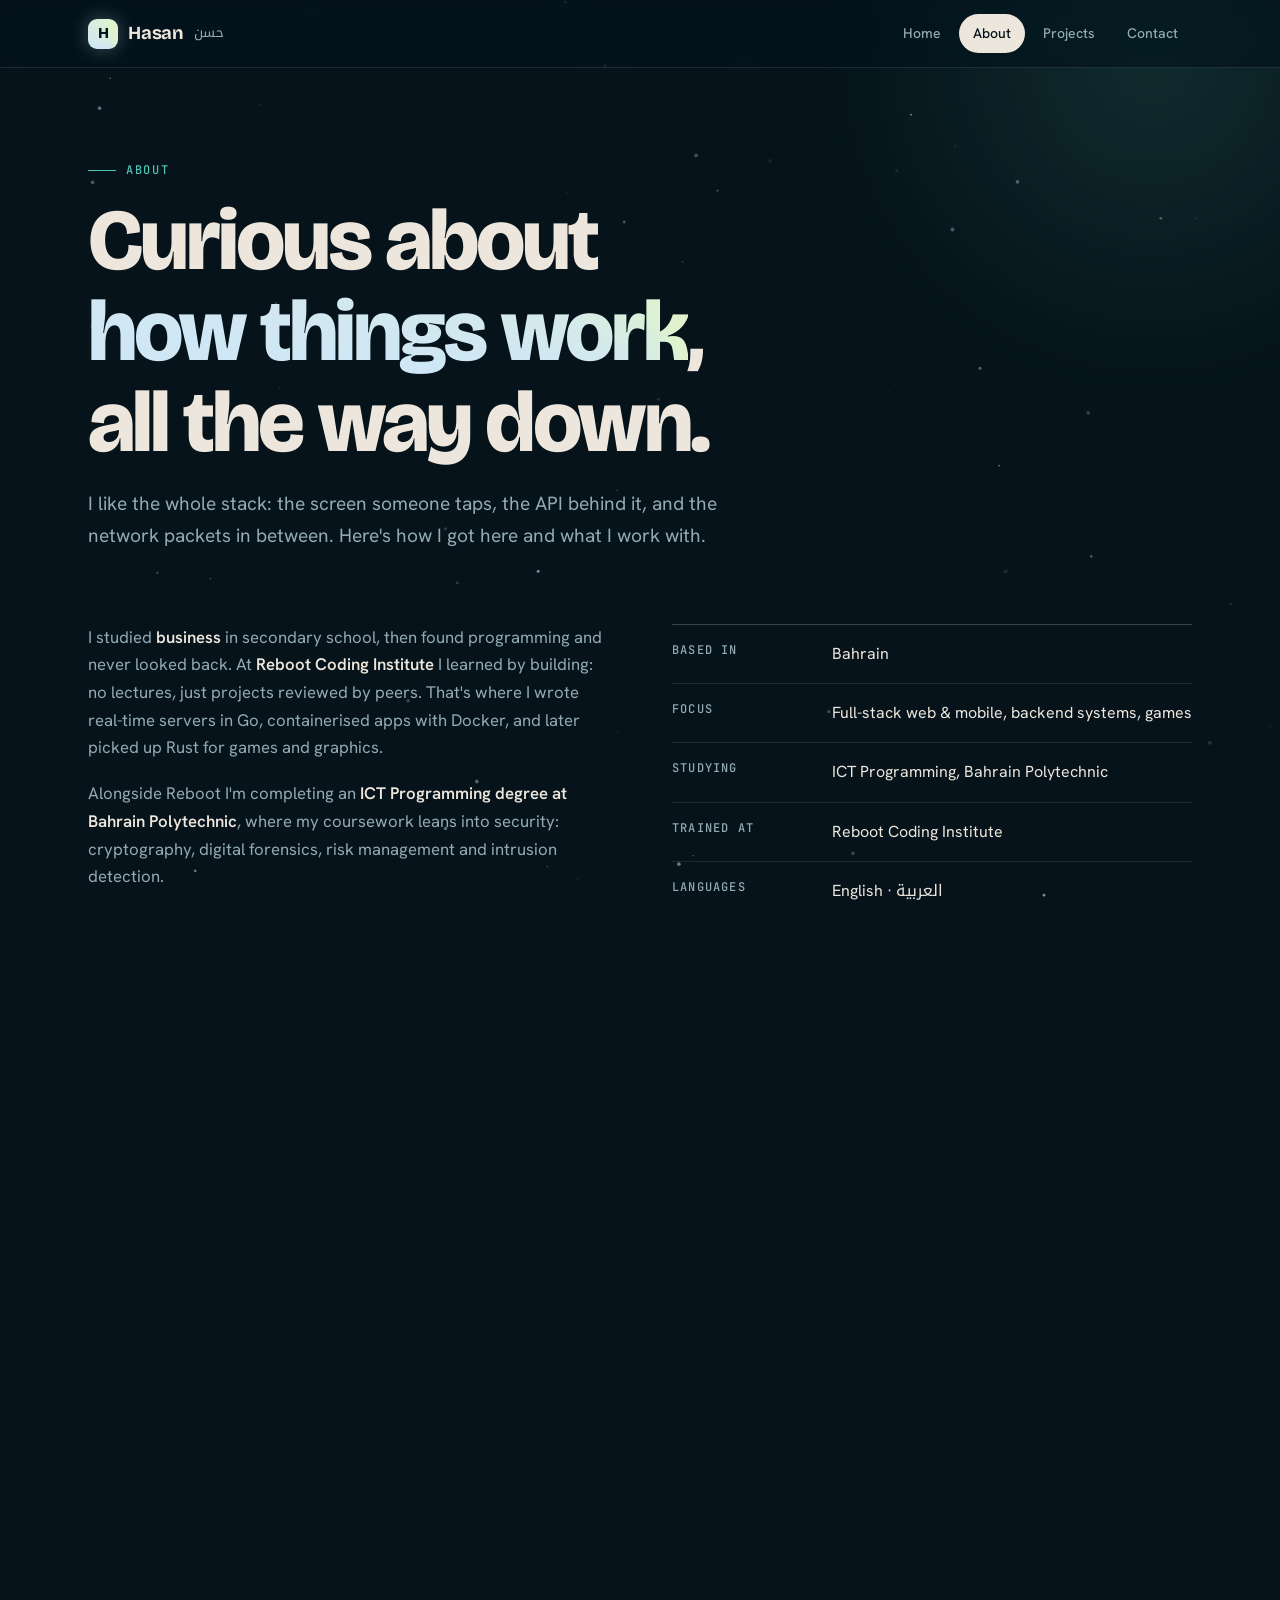
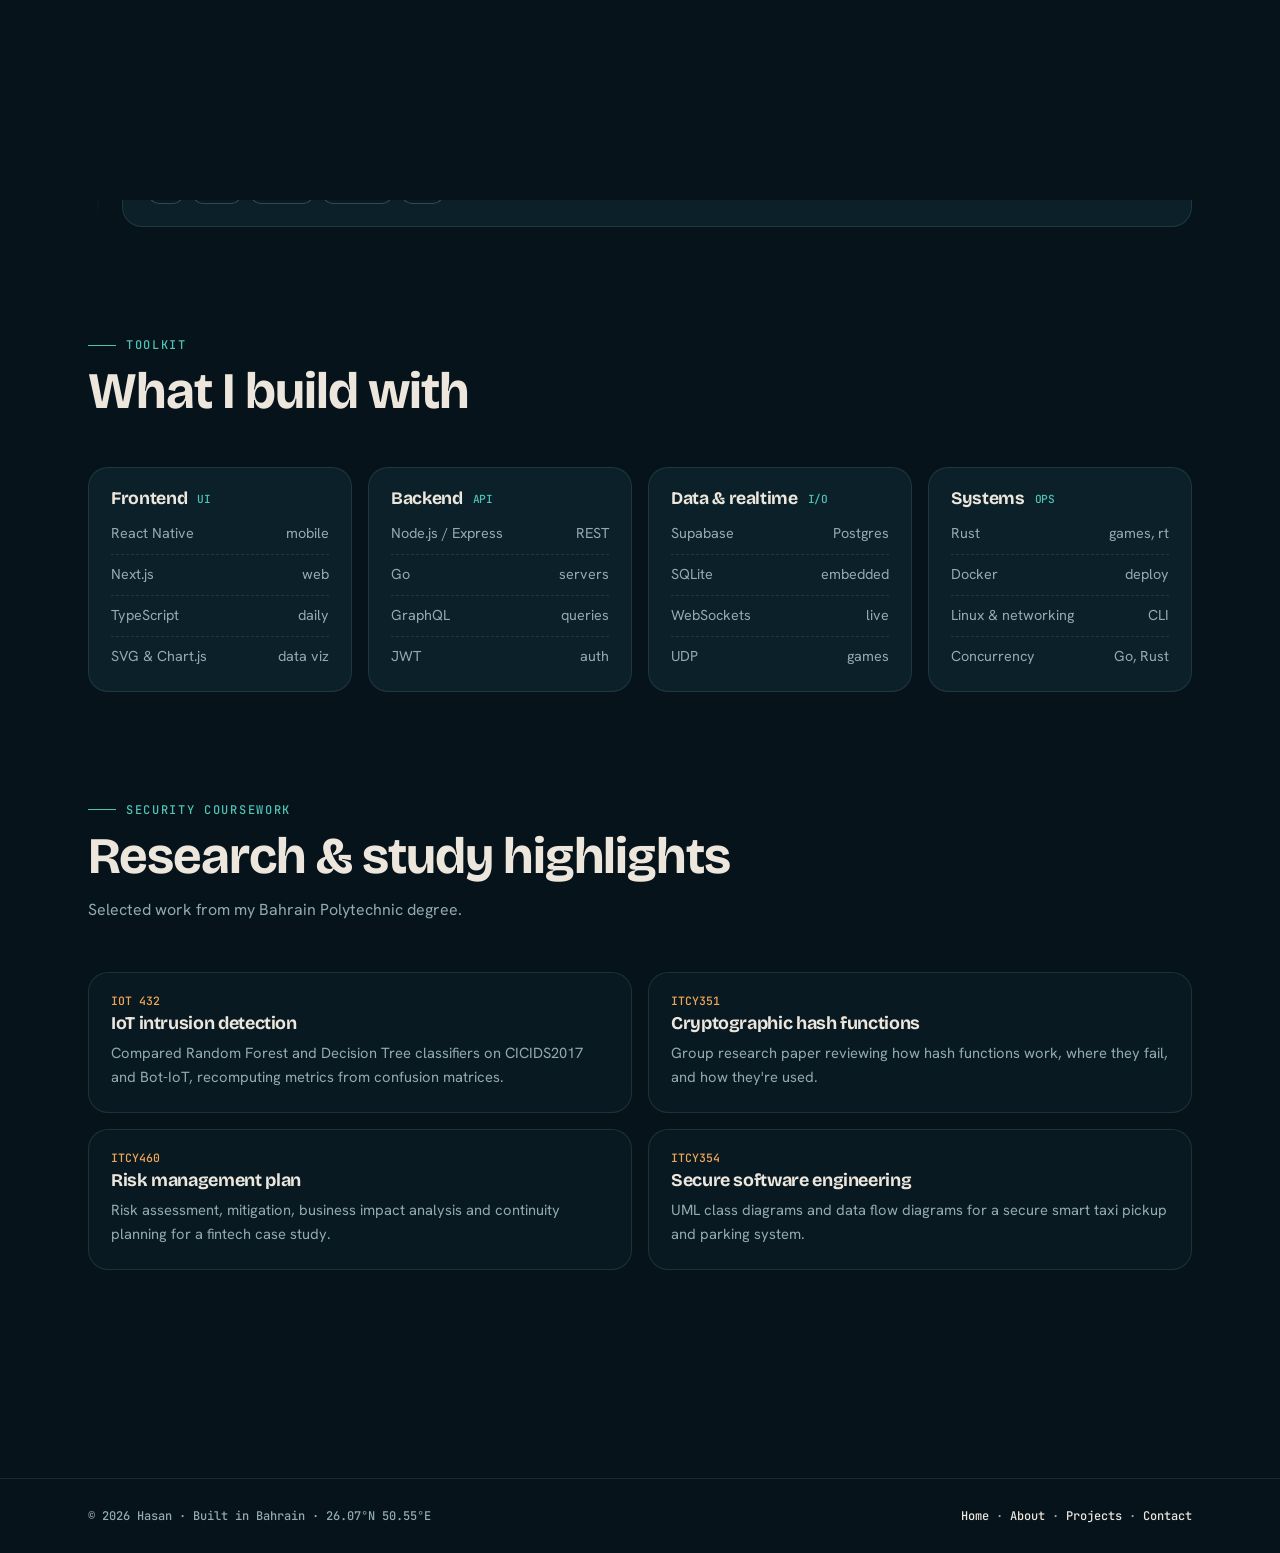
==== about.html @ 310d970a "done creating a portfolio" ====
<!doctype html>
<html lang="en">
<head>
<meta charset="utf-8">
<meta name="viewport" content="width=device-width, initial-scale=1, viewport-fit=cover">
<title>About · Hasan</title>
<meta name="description" content="Hasan — full-stack and systems developer based in Bahrain.">
<link rel="preconnect" href="https://fonts.googleapis.com"><link rel="preconnect" href="https://fonts.gstatic.com" crossorigin><link rel="stylesheet" href="https://fonts.googleapis.com/css2?family=Bricolage+Grotesque:opsz,wght@12..96,500;12..96,700;12..96,800&family=Hanken+Grotesk:wght@400;500;600&family=JetBrains+Mono:wght@500&family=Noto+Kufi+Arabic:wght@500;700&display=swap">
<link rel="stylesheet" href="style.css">
</head>
<body>
<canvas id="tide" aria-hidden="true"></canvas><div class="glow" aria-hidden="true"></div>
<div class="curtain" aria-hidden="true"></div>
<div class="site" data-page="about">
<header class="nav">
  <div class="wrap">
    <a class="brand" href="./" data-nav aria-label="Hasan, home">
      <span class="brand-mark" aria-hidden="true">H</span>
      <span class="brand-name">Hasan</span>
      <span class="brand-ar" lang="ar">حسن</span>
    </a>
    <button class="menu-btn" type="button" aria-expanded="false" aria-controls="nav-links">Menu</button>
    <ul class="nav-links" id="nav-links">
      <li><a href="./" data-nav data-page="home">Home</a></li>
      <li><a href="about.html" data-nav data-page="about">About</a></li>
      <li><a href="projects.html" data-nav data-page="projects">Projects</a></li>
      <li><a href="contact.html" data-nav data-page="contact">Contact</a></li>
    </ul>
  </div>
</header>
<main>
<section class="page-hero">
  <div class="wrap enter">
    <span class="eyebrow">About</span>
    <h1>Curious about <span class="sheen-text">how things work</span>, all the way down.</h1>
    <p>I like the whole stack: the screen someone taps, the API behind it, and the network packets in between. Here's how I got here and what I work with.</p>
  </div>
</section>

<section class="section" style="padding-top:24px">
  <div class="wrap about-grid">
    <div class="prose">
      <p>I studied <strong>business</strong> in secondary school, then found programming and never looked back. At <strong>Reboot Coding Institute</strong> I learned by building: no lectures, just projects reviewed by peers. That's where I wrote real-time servers in Go, containerised apps with Docker, and later picked up Rust for games and graphics.</p>
      <p>Alongside Reboot I'm completing an <strong>ICT Programming degree at Bahrain Polytechnic</strong>, where my coursework leans into security: cryptography, digital forensics, risk management and intrusion detection.</p>
      <p>I've worked on two products used by real customers: a <strong>laundry service marketplace</strong> at Exceeders, and the <strong>Esbitar</strong> clinic platform, where I built across mobile, web and backend as a full-stack intern.</p>
      <p>Outside work I'm into social and party games, the kind that fill a living room at a family gathering. That's what pulled me into building <strong>Baytna</strong> and <strong>Seen Jeem</strong>.</p>
    </div>
    <dl class="facts">
      <div class="fact"><dt>Based in</dt><dd>Bahrain</dd></div>
      <div class="fact"><dt>Focus</dt><dd>Full-stack web &amp; mobile, backend systems, games</dd></div>
      <div class="fact"><dt>Studying</dt><dd>ICT Programming, Bahrain Polytechnic</dd></div>
      <div class="fact"><dt>Trained at</dt><dd>Reboot Coding Institute</dd></div>
      <div class="fact"><dt>Languages</dt><dd>English · <span class="ar" lang="ar">العربية</span></dd></div>
      <div class="fact"><dt>Looking for</dt><dd>Full-stack or backend roles in the Gulf</dd></div>
    </dl>
  </div>
</section>

<section class="section" style="padding-top:0">
  <div class="wrap">
    <div class="section-head">
      <span class="eyebrow">Experience</span>
      <h2>Where I've worked</h2>
    </div>
    <div class="timeline">
      <article class="tl-item" data-tilt="3">
        <div class="tl-top"><h3>Esbitar</h3><span class="tl-role">Full-stack developer intern</span></div>
        <p>Mobile clinic management platform. I built React Native screens, pages for the Next.js web dashboard, and endpoints in the Node.js/Express and Supabase backend, working across all three repositories.</p>
        <div class="chips"><span class="chip">React Native</span><span class="chip">Next.js</span><span class="chip">Node.js</span><span class="chip">Express</span><span class="chip">Supabase</span></div>
      </article>
      <article class="tl-item" data-tilt="3">
        <div class="tl-top"><h3>Exceeders</h3><span class="tl-role">Developer</span></div>
        <p>Built a laundry service marketplace that connects customers with laundry providers.</p>
        <div class="chips"><span class="chip">Full stack</span><span class="chip">Marketplace</span></div>
      </article>
      <article class="tl-item" data-tilt="3">
        <div class="tl-top"><h3>Reboot Coding Institute</h3><span class="tl-role">Developer program</span></div>
        <p>Project-based training with peer audits: real-time forum, social network, GraphQL profile, wget clone, Rust games and a ray tracer.</p>
        <div class="chips"><span class="chip">Go</span><span class="chip">Rust</span><span class="chip">Docker</span><span class="chip">GraphQL</span><span class="chip">JWT</span></div>
      </article>
    </div>
  </div>
</section>

<section class="section" style="padding-top:0">
  <div class="wrap">
    <div class="section-head">
      <span class="eyebrow">Toolkit</span>
      <h2>What I build with</h2>
    </div>
    <div class="skills">
      <div class="skill" data-tilt="8"><h3>Frontend <i>UI</i></h3><ul><li>React Native<span>mobile</span></li><li>Next.js<span>web</span></li><li>TypeScript<span>daily</span></li><li>SVG &amp; Chart.js<span>data viz</span></li></ul></div>
      <div class="skill" data-tilt="8"><h3>Backend <i>API</i></h3><ul><li>Node.js / Express<span>REST</span></li><li>Go<span>servers</span></li><li>GraphQL<span>queries</span></li><li>JWT<span>auth</span></li></ul></div>
      <div class="skill" data-tilt="8"><h3>Data &amp; realtime <i>I/O</i></h3><ul><li>Supabase<span>Postgres</span></li><li>SQLite<span>embedded</span></li><li>WebSockets<span>live</span></li><li>UDP<span>games</span></li></ul></div>
      <div class="skill" data-tilt="8"><h3>Systems <i>OPS</i></h3><ul><li>Rust<span>games, rt</span></li><li>Docker<span>deploy</span></li><li>Linux &amp; networking<span>CLI</span></li><li>Concurrency<span>Go, Rust</span></li></ul></div>
    </div>
  </div>
</section>

<section class="section" style="padding-top:0">
  <div class="wrap">
    <div class="section-head">
      <span class="eyebrow">Security coursework</span>
      <h2>Research &amp; study highlights</h2>
      <p>Selected work from my Bahrain Polytechnic degree.</p>
    </div>
    <div class="study">
      <div class="study-item"><code>IOT 432</code><h3>IoT intrusion detection</h3><p>Compared Random Forest and Decision Tree classifiers on CICIDS2017 and Bot-IoT, recomputing metrics from confusion matrices.</p></div>
      <div class="study-item"><code>ITCY351</code><h3>Cryptographic hash functions</h3><p>Group research paper reviewing how hash functions work, where they fail, and how they're used.</p></div>
      <div class="study-item"><code>ITCY460</code><h3>Risk management plan</h3><p>Risk assessment, mitigation, business impact analysis and continuity planning for a fintech case study.</p></div>
      <div class="study-item"><code>ITCY354</code><h3>Secure software engineering</h3><p>UML class diagrams and data flow diagrams for a secure smart taxi pickup and parking system.</p></div>
    </div>
  </div>
</section>
</main>
<footer class="footer">
  <div class="wrap">
    <span>© <span data-year>2026</span> Hasan · Built in Bahrain · 26.07°N 50.55°E</span>
    <span><a href="./" data-nav>Home</a> · <a href="about.html" data-nav>About</a> · <a href="projects.html" data-nav>Projects</a> · <a href="contact.html" data-nav>Contact</a></span>
  </div>
</footer>
</div>
<script src="app.js"></script>
</body>
</html>
---- style.css ----
/* Layout concept: deep-night surface, left-weighted asymmetric columns,
   one iridescent 3D "core" (a faceted crystal inside a node network) as the bold moment. */
:root {
  --ink: #06131a;
  --ink-2: #0b2029;
  --ink-3: #10303b;
  --line: rgba(190, 220, 228, 0.12);
  --line-strong: rgba(190, 220, 228, 0.24);
  --pearl: #ece6dc;
  --mist: #93aab3;
  --sea: #4fc3b5;
  --sun: #f2a65a;
  --sheen: conic-gradient(from 200deg, #f6d5df, #cfe6f6, #dff3cf, #f6e3c3, #e3d4f6, #f6d5df);

  --f-display: "Bricolage Grotesque", "Hanken Grotesk", system-ui, sans-serif;
  --f-body: "Hanken Grotesk", system-ui, -apple-system, "Segoe UI", sans-serif;
  --f-mono: "JetBrains Mono", ui-monospace, SFMono-Regular, Menlo, monospace;
  --f-ar: "Noto Kufi Arabic", "Geeza Pro", Tahoma, sans-serif;

  --s-1: 0.75rem; --s-2: 0.875rem; --s-3: 1rem; --s-4: 1.25rem;
  --s-5: 1.75rem; --s-6: 2.5rem; --s-7: clamp(2.6rem, 6.5vw, 5.6rem);

  --gutter: clamp(16px, 4vw, 48px);
  --max: 1200px;
  --ease: cubic-bezier(.2, .8, .2, 1);

  color-scheme: dark;
  padding-top: env(safe-area-inset-top, 0px);
  padding-bottom: env(safe-area-inset-bottom, 0px);
  background: var(--ink);
}

*, *::before, *::after { box-sizing: border-box; }
html { scroll-behavior: smooth; }
body {
  margin: 0;
  background: var(--ink);
  color: var(--pearl);
  font: 400 var(--s-3)/1.65 var(--f-body);
  -webkit-font-smoothing: antialiased;
  overflow-x: hidden;
}
img { max-width: 100%; display: block; }
[hidden] { display: none !important; }
a { color: inherit; }
h1, h2, h3 { font-family: var(--f-display); text-wrap: balance; margin: 0; line-height: 1.05; letter-spacing: -0.02em; }
p { margin: 0; }
::selection { background: var(--sea); color: var(--ink); }
:focus-visible { outline: 2px solid var(--sun); outline-offset: 3px; border-radius: 6px; }

/* ---------- ambient background ---------- */
#tide {
  position: fixed; inset: 0; width: 100%; height: 100%;
  z-index: 0; pointer-events: none;
}
.glow {
  position: fixed; z-index: 0; pointer-events: none;
  width: 60vmax; height: 60vmax; border-radius: 50%;
  background: radial-gradient(circle, rgba(79,195,181,.14), transparent 60%);
  top: -25vmax; right: -20vmax; filter: blur(20px);
}
.site { position: relative; z-index: 1; min-height: 100vh; display: flex; flex-direction: column; }
.wrap { width: 100%; max-width: var(--max); margin-inline: auto; padding-inline: var(--gutter); }
main { flex: 1; }

/* ---------- nav ---------- */
.nav {
  position: sticky; top: env(safe-area-inset-top, 0px); z-index: 50;
  backdrop-filter: blur(14px) saturate(140%);
  -webkit-backdrop-filter: blur(14px) saturate(140%);
  background: rgba(6, 19, 26, 0.62);
  border-bottom: 1px solid var(--line);
}
.nav .wrap { display: flex; align-items: center; justify-content: space-between; gap: 1rem; padding-block: 14px; }
.brand { display: flex; align-items: center; gap: 10px; text-decoration: none; }
.brand-mark {
  width: 30px; height: 30px; border-radius: 9px; display: grid; place-items: center;
  font: 800 .95rem/1 var(--f-display); color: var(--ink);
  background: var(--sheen); background-size: 200% 200%;
  box-shadow: 0 0 18px rgba(207, 230, 246, .3);
  animation: shimmer 8s ease-in-out infinite;
  transition: transform .4s var(--ease);
}
.brand:hover .brand-mark { transform: rotate(-8deg) scale(1.06); }
.brand-name { font-family: var(--f-display); font-weight: 700; font-size: 1.15rem; letter-spacing: -0.01em; }
.brand-ar { font-family: var(--f-ar); color: var(--mist); font-size: .85rem; }
.nav-links { display: flex; gap: 4px; list-style: none; margin: 0; padding: 0; }
.nav-links a {
  position: relative; display: block; padding: 8px 14px; border-radius: 999px;
  text-decoration: none; color: var(--mist); font-size: var(--s-2); font-weight: 500;
  transition: color .25s, background .25s;
}
.nav-links a:hover { color: var(--pearl); background: rgba(236,230,220,.06); }
.nav-links a[aria-current="page"] { color: var(--ink); background: var(--pearl); }
.menu-btn {
  display: none; background: none; border: 1px solid var(--line-strong); color: var(--pearl);
  border-radius: 999px; padding: 8px 14px; font: 500 var(--s-2) var(--f-body); cursor: pointer;
}
@media (max-width: 720px) {
  .menu-btn { display: block; }
  .nav-links {
    position: absolute; top: 100%; left: var(--gutter); right: var(--gutter);
    flex-direction: column; padding: 8px; border-radius: 18px;
    background: var(--ink-2); border: 1px solid var(--line-strong);
    box-shadow: 0 20px 40px rgba(0,0,0,.4);
  }
  .nav-links:not(.open) { display: none; }
  .nav-links a { padding: 12px 16px; }
  .brand-ar { display: none; }
}

/* ---------- page transition ---------- */
.curtain {
  position: fixed; inset: 0; z-index: 100; pointer-events: none;
  background: var(--ink); transform: translateY(100%);
}
.curtain::after {
  content: ""; position: absolute; left: 50%; top: 50%; width: 40px; height: 40px; margin: -20px;
  border-radius: 10px; background: var(--sheen);
  opacity: 0; transition: opacity .2s; animation: spin 1.2s var(--ease) infinite;
}
.leaving .curtain { transform: translateY(0); transition: transform .45s var(--ease); }
.leaving .curtain::after { opacity: 1; transition-delay: .2s; }
.enter > * { animation: rise .8s var(--ease) both; }
.enter > *:nth-child(2) { animation-delay: .08s; }
.enter > *:nth-child(3) { animation-delay: .16s; }
.enter > *:nth-child(4) { animation-delay: .24s; }
.enter > *:nth-child(5) { animation-delay: .32s; }
@keyframes rise { from { opacity: 0; transform: translateY(24px); } to { opacity: 1; transform: none; } }
@keyframes spin { to { transform: rotate(360deg); } }

/* ---------- shared bits ---------- */
.eyebrow {
  display: inline-flex; align-items: center; gap: 10px;
  font: 500 var(--s-1)/1 var(--f-mono); text-transform: uppercase; letter-spacing: .14em; color: var(--sea);
}
.eyebrow::before { content: ""; width: 28px; height: 1px; background: currentColor; }
.depth { color: var(--mist); }
.section { padding-block: clamp(56px, 9vw, 112px); }
.section-head { display: grid; gap: 14px; margin-bottom: clamp(28px, 4vw, 48px); max-width: 720px; }
.section-head h2 { font-size: clamp(2rem, 4.2vw, 3.2rem); font-weight: 700; }
.section-head p { color: var(--mist); max-width: 60ch; }
.sheen-text {
  background: var(--sheen); background-size: 200% 200%;
  -webkit-background-clip: text; background-clip: text; color: transparent;
  animation: shimmer 8s ease-in-out infinite;
}
@keyframes shimmer { 0%,100% { background-position: 0% 50%; } 50% { background-position: 100% 50%; } }

.btn {
  --mx: 0px; --my: 0px;
  position: relative; display: inline-flex; align-items: center; gap: 10px;
  padding: 14px 22px; border-radius: 999px; text-decoration: none; cursor: pointer;
  font: 600 var(--s-2)/1 var(--f-body); letter-spacing: .01em; border: 1px solid transparent;
  transform: translate(var(--mx), var(--my));
  transition: transform .3s var(--ease), background .25s, color .25s, box-shadow .3s;
}
.btn .arrow { transition: transform .3s var(--ease); }
.btn:hover .arrow { transform: translateX(4px); }
.btn-primary { background: var(--pearl); color: var(--ink); box-shadow: 0 10px 30px -10px rgba(236,230,220,.5); }
.btn-primary:hover { background: #fff; box-shadow: 0 16px 40px -10px rgba(207,230,246,.7); }
.btn-ghost { border-color: var(--line-strong); color: var(--pearl); background: rgba(236,230,220,.03); }
.btn-ghost:hover { border-color: var(--sea); color: var(--sea); }
.btn-row { display: flex; flex-wrap: wrap; gap: 12px; }

.chip {
  display: inline-flex; align-items: center; padding: 5px 11px; border-radius: 999px;
  font: 500 .72rem/1.2 var(--f-mono); color: var(--mist);
  border: 1px solid var(--line-strong); background: rgba(6,19,26,.4); white-space: nowrap;
}
.chips { display: flex; flex-wrap: wrap; gap: 6px; }

/* 3D tilt surface */
[data-tilt] {
  --rx: 0deg; --ry: 0deg; --gx: 50%; --gy: 50%;
  transform: perspective(900px) rotateX(var(--rx)) rotateY(var(--ry));
  transform-style: preserve-3d;
  transition: transform .5s var(--ease), border-color .3s, box-shadow .4s;
  will-change: transform;
}
[data-tilt].tilting { transition: transform .08s linear, border-color .3s, box-shadow .4s; }
.glare {
  position: absolute; inset: 0; border-radius: inherit; pointer-events: none; opacity: 0;
  background: radial-gradient(circle at var(--gx) var(--gy), rgba(255,255,255,.16), transparent 45%);
  transition: opacity .3s;
}
[data-tilt]:hover .glare { opacity: 1; }

/* ---------- HOME ---------- */
.hero { position: relative; padding-block: clamp(40px, 8vw, 96px) clamp(48px, 7vw, 88px); }
.hero .wrap { display: grid; grid-template-columns: minmax(0, 1.15fr) minmax(0, .85fr); gap: clamp(24px, 4vw, 56px); align-items: center; }
.hero-copy { display: grid; gap: 26px; min-width: 0; }
.hero h1 { font-size: var(--s-7); font-weight: 800; letter-spacing: -0.035em; }
.hero h1 .line { display: block; }
.hero-lede { font-size: clamp(1.05rem, 1.6vw, 1.25rem); color: var(--mist); max-width: 52ch; }
.hero-lede strong { color: var(--pearl); font-weight: 600; }
.coords { display: flex; flex-wrap: wrap; gap: 18px; font: 500 .75rem/1 var(--f-mono); color: var(--mist); letter-spacing: .06em; }
.coords span { display: inline-flex; align-items: center; gap: 8px; }
.dot-live { width: 8px; height: 8px; border-radius: 50%; background: var(--sea); box-shadow: 0 0 0 0 rgba(79,195,181,.6); animation: ping 2.2s infinite; }
@keyframes ping { 0% { box-shadow: 0 0 0 0 rgba(79,195,181,.55); } 80%,100% { box-shadow: 0 0 0 10px rgba(79,195,181,0); } }

.globe-stage {
  position: relative; aspect-ratio: 1; width: 100%; max-width: 540px; justify-self: center;
  cursor: grab; touch-action: pan-y; user-select: none; -webkit-user-select: none;
}
.globe-stage.dragging { cursor: grabbing; }
#globe { position: absolute; inset: 0; width: 100%; height: 100%; }
.badge-layer { position: absolute; inset: 0; pointer-events: none; overflow: visible; }
.tech-badge {
  position: absolute; left: 0; top: 0; display: inline-flex; align-items: center; gap: 7px;
  padding: 6px 11px 6px 9px; border-radius: 999px; white-space: nowrap;
  font: 500 .74rem/1 var(--f-mono); color: var(--pearl);
  background: rgba(11, 32, 41, .86); border: 1px solid var(--line-strong);
  box-shadow: 0 8px 20px -8px rgba(0,0,0,.6);
  will-change: transform, opacity;
}
.tech-badge i { width: 8px; height: 8px; border-radius: 50%; background: var(--c); box-shadow: 0 0 10px var(--c); }
.drag-hint {
  position: absolute; left: 50%; bottom: -4px; transform: translateX(-50%);
  font: 500 .7rem/1 var(--f-mono); letter-spacing: .12em; text-transform: uppercase; color: var(--mist);
  display: inline-flex; align-items: center; gap: 8px; opacity: .8;
}
.drag-hint::before, .drag-hint::after { content: ""; width: 18px; height: 1px; background: var(--line-strong); }
.core-fallback {
  position: absolute; inset: 20%; border-radius: 50%;
  background: radial-gradient(circle at 35% 30%, #17414d, var(--ink-2) 70%);
  box-shadow: 0 0 80px rgba(79,195,181,.25), inset 0 0 0 1px rgba(79,195,181,.4);
}
.has-gl .core-fallback { display: none; }
.orbit {
  position: absolute; inset: 4%; border-radius: 50%; border: 1px dashed var(--line-strong);
  animation: spin 60s linear infinite;
}

.marquee { border-block: 1px solid var(--line); overflow: hidden; padding-block: 18px; background: rgba(11,32,41,.4); }
.marquee-track { display: flex; gap: 48px; width: max-content; animation: slide 38s linear infinite; }
.marquee:hover .marquee-track { animation-play-state: paused; }
.marquee-track span { font: 600 clamp(1.1rem, 2vw, 1.5rem)/1 var(--f-display); color: var(--mist); display: inline-flex; align-items: center; gap: 48px; white-space: nowrap; }
.marquee-track span::after { content: "◦"; color: var(--sea); }
@keyframes slide { to { transform: translateX(-50%); } }

/* intro + photo */
.intro .wrap { display: grid; grid-template-columns: minmax(0, .8fr) minmax(0, 1.2fr); gap: clamp(28px, 5vw, 72px); align-items: center; }
.photo-card {
  position: relative; border-radius: 28px; padding: 14px;
  background: linear-gradient(160deg, var(--ink-3), var(--ink-2));
  border: 1px solid var(--line-strong);
  box-shadow: 0 40px 80px -30px rgba(0,0,0,.7);
  max-width: 420px; width: 100%; justify-self: center;
}
.photo-frame {
  position: relative; aspect-ratio: 4 / 5; border-radius: 18px; overflow: hidden;
  background: radial-gradient(120% 90% at 30% 20%, #17414d, var(--ink) 70%);
  transform: translateZ(40px);
}
.photo-frame img { width: 100%; height: 100%; object-fit: cover; }
.photo-empty {
  position: absolute; inset: 0; display: grid; place-content: center; justify-items: center; gap: 14px; text-align: center; padding: 24px;
}
.monogram {
  width: 120px; height: 120px; border-radius: 50%; display: grid; place-items: center;
  font: 800 2.6rem/1 var(--f-display); color: var(--ink);
  background: var(--sheen);
  box-shadow: 0 0 60px rgba(207,230,246,.25);
}
.photo-empty p { color: var(--mist); font-size: var(--s-2); max-width: 26ch; }
.photo-ring { position: absolute; inset: -1px; border-radius: 28px; padding: 1px; background: var(--sheen); opacity: .35;
  -webkit-mask: linear-gradient(#000 0 0) content-box, linear-gradient(#000 0 0); -webkit-mask-composite: xor; mask-composite: exclude; pointer-events: none; }
.photo-meta { display: flex; justify-content: space-between; align-items: center; gap: 10px; padding: 14px 6px 4px; transform: translateZ(25px); }
.photo-meta b { font-family: var(--f-display); font-size: 1.1rem; }
.photo-meta small { display: block; color: var(--mist); font: 500 .72rem/1.3 var(--f-mono); }
.upload-btn {
  border: 1px solid var(--line-strong); background: rgba(236,230,220,.05); color: var(--pearl);
  border-radius: 999px; padding: 8px 14px; font: 500 .78rem/1 var(--f-body); cursor: pointer; transition: border-color .25s, color .25s;
}
.upload-btn:hover { border-color: var(--sea); color: var(--sea); }
.intro-copy { display: grid; gap: 22px; min-width: 0; }
.intro-copy h2 { font-size: clamp(2rem, 4vw, 3rem); font-weight: 700; }
.intro-copy p { color: var(--mist); max-width: 60ch; font-size: 1.05rem; }
.intro-copy p strong { color: var(--pearl); font-weight: 600; }
.stats { display: grid; grid-template-columns: repeat(3, minmax(0, 1fr)); gap: 12px; margin-top: 6px; }
.stat { border-top: 1px solid var(--line-strong); padding-top: 14px; }
.stat b { display: block; font: 700 clamp(1.8rem, 3.4vw, 2.6rem)/1 var(--f-display); font-variant-numeric: tabular-nums; }
.stat span { color: var(--mist); font-size: .82rem; }

/* featured */
.featured-grid { display: grid; grid-template-columns: repeat(3, minmax(0, 1fr)); gap: 18px; }
.cta-band {
  position: relative; overflow: hidden; border-radius: 32px; border: 1px solid var(--line-strong);
  background: radial-gradient(80% 140% at 100% 0%, rgba(79,195,181,.18), transparent 60%), var(--ink-2);
  padding: clamp(28px, 5vw, 64px); display: grid; grid-template-columns: minmax(0, 1fr) auto; gap: 24px; align-items: end;
}
.cta-band h2 { font-size: clamp(1.9rem, 4vw, 3.2rem); font-weight: 800; }
.cta-band p { color: var(--mist); margin-top: 12px; max-width: 50ch; }

/* ---------- project cards ---------- */
.card {
  position: relative; display: flex; flex-direction: column; border-radius: 22px; overflow: hidden;
  background: linear-gradient(170deg, var(--ink-3), var(--ink-2) 55%);
  border: 1px solid var(--line); text-decoration: none; min-width: 0;
}
.card:hover { border-color: var(--line-strong); box-shadow: 0 30px 60px -28px rgba(0,0,0,.8), 0 0 0 1px rgba(79,195,181,.15); }
.cover {
  --h: 180;
  position: relative; aspect-ratio: 16 / 10; overflow: hidden;
  background:
    radial-gradient(70% 90% at 80% 10%, hsla(var(--h), 70%, 60%, .45), transparent 60%),
    radial-gradient(60% 80% at 10% 100%, hsla(calc(var(--h) + 50), 70%, 55%, .35), transparent 60%),
    linear-gradient(135deg, #0c2731, #071820);
  transform: translateZ(30px);
}
.cover::before {
  content: ""; position: absolute; inset: 0; opacity: .5;
  background-image: linear-gradient(var(--line) 1px, transparent 1px), linear-gradient(90deg, var(--line) 1px, transparent 1px);
  background-size: 28px 28px;
  mask-image: radial-gradient(circle at 50% 50%, #000, transparent 75%);
  -webkit-mask-image: radial-gradient(circle at 50% 50%, #000, transparent 75%);
}
.cover-glyph {
  position: absolute; inset: 0; display: grid; place-items: center;
  font: 800 clamp(2.4rem, 5vw, 3.6rem)/1 var(--f-display); color: rgba(236,230,220,.9);
  text-shadow: 0 10px 40px rgba(0,0,0,.5);
  transition: transform .6s var(--ease);
}
.cover-glyph.ar { font-family: var(--f-ar); font-weight: 700; }
.card:hover .cover-glyph { transform: scale(1.08) translateY(-4px); }
.cover-spec {
  position: absolute; left: 14px; bottom: 12px; font: 500 .68rem/1 var(--f-mono); color: rgba(236,230,220,.75); letter-spacing: .05em;
}
.status {
  position: absolute; top: 12px; right: 12px; display: inline-flex; align-items: center; gap: 6px;
  padding: 5px 10px; border-radius: 999px; font: 500 .68rem/1 var(--f-mono);
  background: rgba(6,19,26,.7); border: 1px solid var(--line-strong); backdrop-filter: blur(4px);
}
.status::before { content: ""; width: 6px; height: 6px; border-radius: 50%; background: var(--sea); }
.status.wip::before { background: var(--sun); }
.card-body { display: grid; gap: 10px; padding: 20px 20px 22px; transform: translateZ(20px); flex: 1; align-content: start; }
.card-kicker { font: 500 .7rem/1 var(--f-mono); color: var(--sea); text-transform: uppercase; letter-spacing: .12em; }
.card h3 { font-size: 1.35rem; font-weight: 700; }
.card p { color: var(--mist); font-size: .92rem; line-height: 1.6; }
.card .chips { margin-top: 4px; }

/* ---------- inner page hero ---------- */
.page-hero { padding-block: clamp(48px, 8vw, 96px) clamp(24px, 4vw, 48px); }
.page-hero .wrap { display: grid; gap: 20px; }
.page-hero h1 { font-size: clamp(2.6rem, 7vw, 5.4rem); font-weight: 800; letter-spacing: -0.035em; max-width: 14ch; }
.page-hero p { color: var(--mist); font-size: clamp(1.05rem, 1.5vw, 1.2rem); max-width: 58ch; }

/* ---------- ABOUT ---------- */
.about-grid { display: grid; grid-template-columns: minmax(0, 1fr) minmax(0, 1fr); gap: clamp(28px, 5vw, 72px); }
.prose { display: grid; gap: 18px; color: var(--mist); font-size: 1.05rem; max-width: 62ch; }
.prose strong { color: var(--pearl); font-weight: 600; }
.facts { display: grid; gap: 0; border-top: 1px solid var(--line-strong); align-self: start; margin: 0; }
.fact { display: grid; grid-template-columns: 9rem minmax(0, 1fr); gap: 16px; padding-block: 16px; border-bottom: 1px solid var(--line); }
.fact dt { font: 500 .75rem/1.6 var(--f-mono); color: var(--mist); text-transform: uppercase; letter-spacing: .1em; }
.fact dd { margin: 0; }
.fact dd .ar { font-family: var(--f-ar); }

.timeline { position: relative; display: grid; gap: 18px; padding-left: 34px; }
.timeline::before { content: ""; position: absolute; left: 9px; top: 6px; bottom: 6px; width: 2px; background: linear-gradient(var(--sea), transparent); }
.tl-item { position: relative; padding: 22px 24px; border-radius: 20px; background: var(--ink-2); border: 1px solid var(--line); }
.tl-item::before {
  content: ""; position: absolute; left: -32px; top: 28px; width: 16px; height: 16px; border-radius: 50%;
  background: var(--sheen); box-shadow: 0 0 0 5px var(--ink);
}
.tl-top { display: flex; flex-wrap: wrap; justify-content: space-between; gap: 6px 16px; align-items: baseline; }
.tl-item h3 { font-size: 1.3rem; }
.tl-role { font: 500 .75rem/1 var(--f-mono); color: var(--sea); letter-spacing: .06em; text-transform: uppercase; }
.tl-item p { color: var(--mist); margin-top: 10px; }
.tl-item .chips { margin-top: 14px; }

.skills { display: grid; grid-template-columns: repeat(4, minmax(0, 1fr)); gap: 16px; }
.skill { position: relative; padding: 22px; border-radius: 20px; background: var(--ink-2); border: 1px solid var(--line); overflow: hidden; }
.skill:hover { border-color: var(--line-strong); }
.skill h3 { font-size: 1.1rem; margin-bottom: 14px; display: flex; align-items: center; gap: 10px; }
.skill h3 i { font: normal 500 .7rem/1 var(--f-mono); color: var(--sea); }
.skill ul { list-style: none; margin: 0; padding: 0; display: grid; gap: 8px; }
.skill li { display: flex; justify-content: space-between; gap: 10px; color: var(--mist); font-size: .9rem; border-bottom: 1px dashed var(--line); padding-bottom: 8px; }
.skill li:last-child { border-bottom: 0; padding-bottom: 0; }

.study { display: grid; grid-template-columns: repeat(2, minmax(0, 1fr)); gap: 16px; }
.study-item { padding: 22px; border-radius: 20px; border: 1px solid var(--line); background: rgba(11,32,41,.55); display: grid; gap: 8px; }
.study-item code { font: 500 .72rem/1 var(--f-mono); color: var(--sun); }
.study-item h3 { font-size: 1.12rem; }
.study-item p { color: var(--mist); font-size: .92rem; }

/* ---------- PROJECTS ---------- */
.filters {
  position: sticky; top: calc(env(safe-area-inset-top, 0px) + 66px); z-index: 20;
  display: flex; gap: 6px; padding: 6px; border-radius: 999px; width: max-content; max-width: 100%;
  overflow-x: auto; background: rgba(11,32,41,.85); border: 1px solid var(--line-strong); backdrop-filter: blur(10px);
  scrollbar-width: none;
}
.filters::-webkit-scrollbar { display: none; }
.filter {
  border: 0; background: none; color: var(--mist); cursor: pointer; white-space: nowrap;
  padding: 10px 16px; border-radius: 999px; font: 500 var(--s-2)/1 var(--f-body); transition: color .25s, background .25s;
  display: inline-flex; gap: 8px; align-items: center;
}
.filter sup { font: 500 .66rem/1 var(--f-mono); opacity: .7; }
.filter:hover { color: var(--pearl); }
.filter[aria-pressed="true"] { background: var(--pearl); color: var(--ink); }
.cat { padding-top: clamp(40px, 6vw, 72px); scroll-margin-top: 140px; }
.cat-head { display: flex; flex-wrap: wrap; align-items: end; justify-content: space-between; gap: 12px 24px; margin-bottom: 26px; border-bottom: 1px solid var(--line); padding-bottom: 18px; }
.cat-head h2 { font-size: clamp(1.8rem, 3.6vw, 2.8rem); font-weight: 700; display: flex; align-items: baseline; gap: 14px; }
.cat-head h2 small { font: 500 .8rem/1 var(--f-mono); color: var(--sea); }
.cat-head p { color: var(--mist); max-width: 48ch; font-size: .95rem; }
.grid { display: grid; grid-template-columns: repeat(3, minmax(0, 1fr)); gap: 18px; }
.grid.two { grid-template-columns: repeat(2, minmax(0, 1fr)); }

/* ---------- CONTACT ---------- */
.contact-grid { display: grid; grid-template-columns: minmax(0, .9fr) minmax(0, 1.1fr); gap: clamp(28px, 5vw, 64px); align-items: start; }
.channels { display: grid; gap: 14px; }
.channel {
  position: relative; display: grid; grid-template-columns: auto minmax(0, 1fr) auto; gap: 16px; align-items: center;
  padding: 20px; border-radius: 20px; background: var(--ink-2); border: 1px solid var(--line); text-decoration: none;
}
.channel:hover { border-color: var(--line-strong); }
.ch-icon { width: 44px; height: 44px; border-radius: 14px; display: grid; place-items: center; background: rgba(79,195,181,.12); color: var(--sea); }
.ch-icon svg { width: 20px; height: 20px; }
.channel small { display: block; font: 500 .7rem/1.4 var(--f-mono); color: var(--mist); text-transform: uppercase; letter-spacing: .1em; }
.channel b { display: block; font-weight: 600; overflow-wrap: anywhere; user-select: all; }
.copy-btn {
  border: 1px solid var(--line-strong); background: none; color: var(--pearl); cursor: pointer;
  padding: 8px 12px; border-radius: 999px; font: 500 .75rem/1 var(--f-body); transition: border-color .25s, color .25s;
}
.copy-btn:hover { border-color: var(--sea); color: var(--sea); }
.form {
  position: relative; display: grid; gap: 16px; padding: clamp(22px, 4vw, 36px); border-radius: 28px;
  background: linear-gradient(170deg, var(--ink-3), var(--ink-2)); border: 1px solid var(--line-strong);
}
.form h2 { font-size: 1.8rem; }
.form p.note { color: var(--mist); font-size: .9rem; }
.field { display: grid; gap: 6px; }
.row2 { display: grid; grid-template-columns: repeat(2, minmax(0, 1fr)); gap: 16px; }
.field label { font: 500 .72rem/1 var(--f-mono); text-transform: uppercase; letter-spacing: .1em; color: var(--mist); }
.field input, .field select, .field textarea {
  width: 100%; padding: 13px 14px; border-radius: 14px; border: 1px solid var(--line-strong);
  background: rgba(6,19,26,.6); color: var(--pearl); font: 400 1rem/1.4 var(--f-body);
  transition: border-color .25s, box-shadow .25s;
}
.field textarea { min-height: 140px; resize: vertical; }
.field input:focus, .field select:focus, .field textarea:focus { outline: none; border-color: var(--sea); box-shadow: 0 0 0 4px rgba(79,195,181,.15); }
.toast {
  position: fixed; left: 50%; bottom: calc(24px + env(safe-area-inset-bottom, 0px)); z-index: 90;
  transform: translate(-50%, 140%); padding: 12px 18px; border-radius: 999px;
  background: var(--pearl); color: var(--ink); font-weight: 600; font-size: .9rem;
  box-shadow: 0 20px 40px rgba(0,0,0,.5); transition: transform .4s var(--ease); max-width: calc(100% - 32px);
}
.toast.show { transform: translate(-50%, 0); }
.avail { display: grid; gap: 10px; padding: 22px; border-radius: 20px; border: 1px dashed var(--line-strong); }
.avail h3 { font-size: 1.1rem; display: flex; align-items: center; gap: 10px; }
.avail p { color: var(--mist); font-size: .92rem; }

/* ---------- footer ---------- */
.footer { border-top: 1px solid var(--line); margin-top: clamp(48px, 8vw, 96px); }
.footer .wrap { display: flex; flex-wrap: wrap; justify-content: space-between; gap: 12px; padding-block: 28px; color: var(--mist); font: 500 .75rem/1.5 var(--f-mono); }
.footer a { color: var(--pearl); text-decoration: none; }
.footer a:hover { color: var(--sea); }

/* ---------- responsive ---------- */
@media (max-width: 980px) {
  .featured-grid, .grid { grid-template-columns: repeat(2, minmax(0, 1fr)); }
  .skills { grid-template-columns: repeat(2, minmax(0, 1fr)); }
}
@media (max-width: 820px) {
  .hero .wrap, .intro .wrap, .about-grid, .contact-grid, .cta-band { grid-template-columns: minmax(0, 1fr); }
  .globe-stage { max-width: 380px; order: -1; }
  .intro .photo-card { max-width: 360px; }
}
@media (max-width: 560px) {
  .featured-grid, .grid, .grid.two, .skills, .study, .row2 { grid-template-columns: minmax(0, 1fr); }
  .stats { grid-template-columns: repeat(3, minmax(0, 1fr)); gap: 8px; }
  .fact { grid-template-columns: minmax(0, 1fr); gap: 4px; }
  .tech-badge { font-size: .66rem; padding: 5px 9px 5px 7px; }
  .filters { top: calc(env(safe-area-inset-top, 0px) + 62px); }
}
@media (prefers-reduced-motion: reduce) {
  *, *::before, *::after { animation-duration: .001ms !important; animation-iteration-count: 1 !important; transition-duration: .001ms !important; }
  html { scroll-behavior: auto; }
  .marquee-track { animation: none; }
}
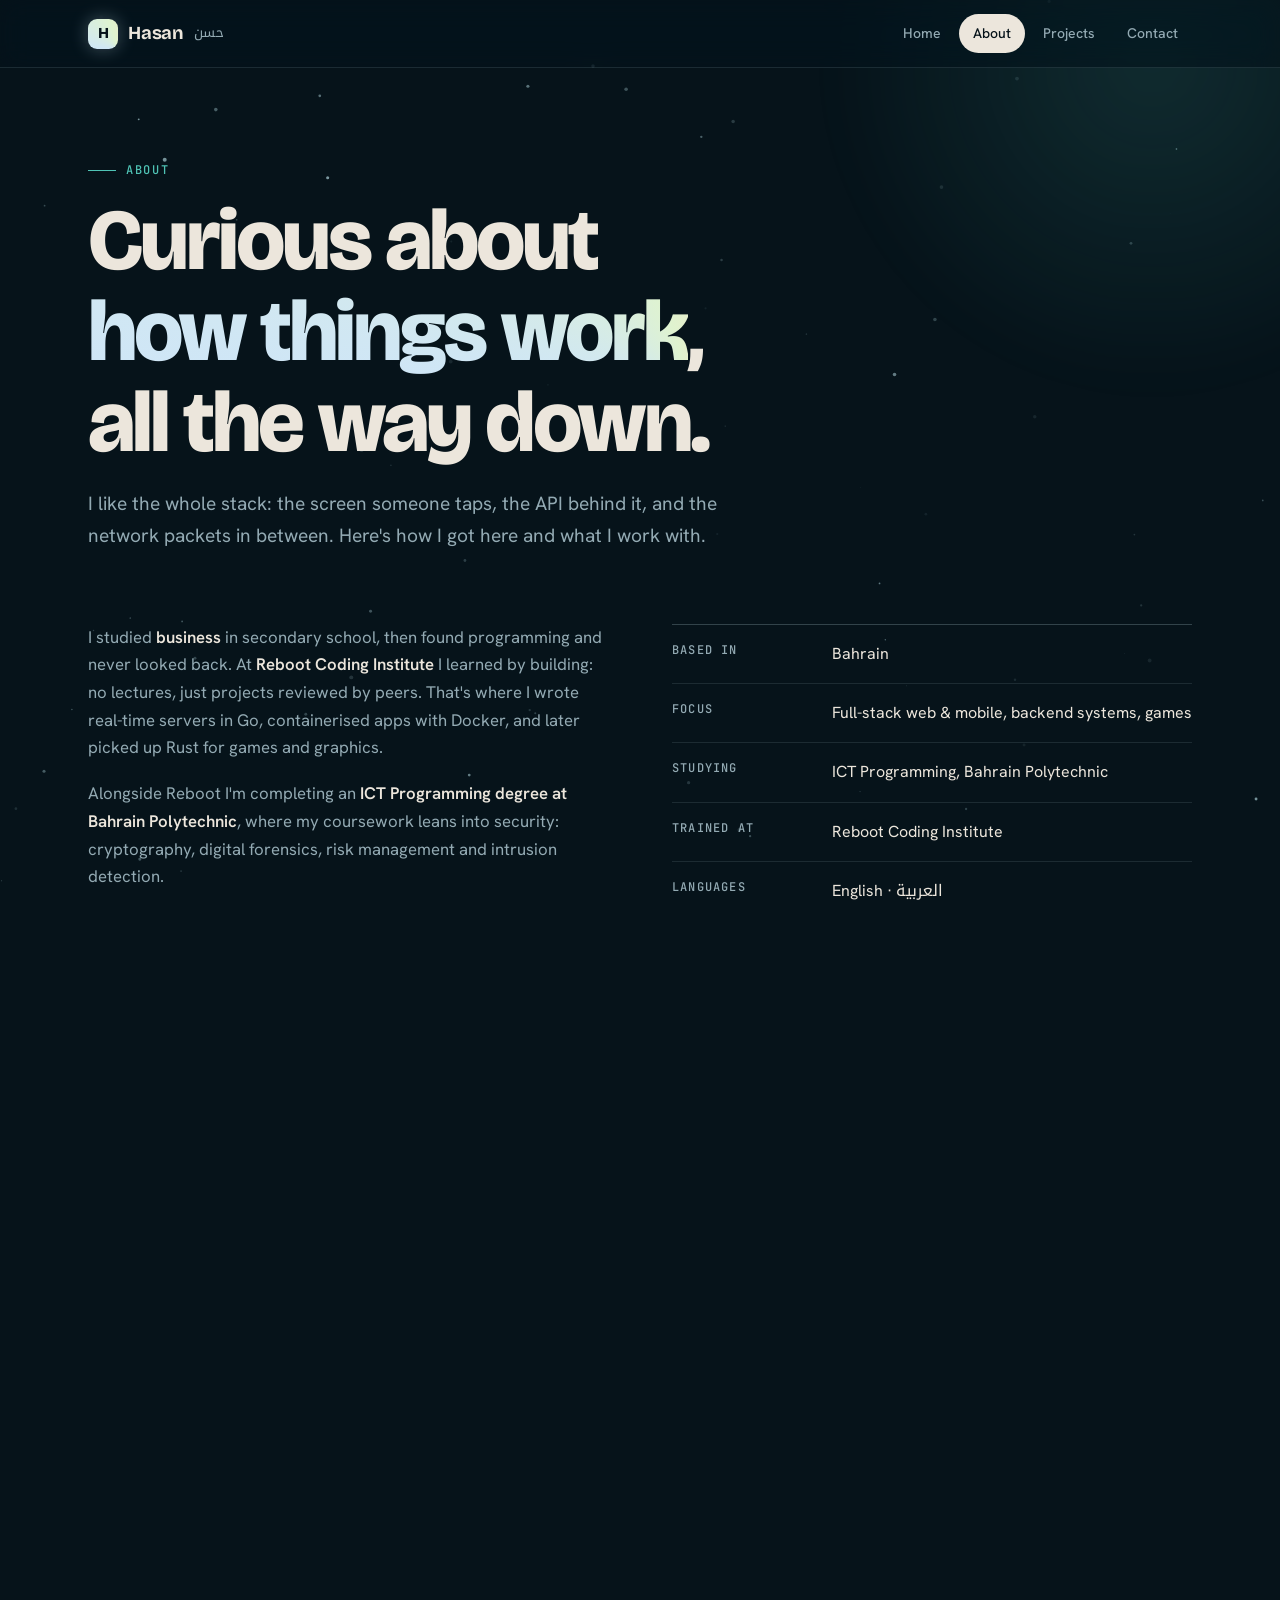
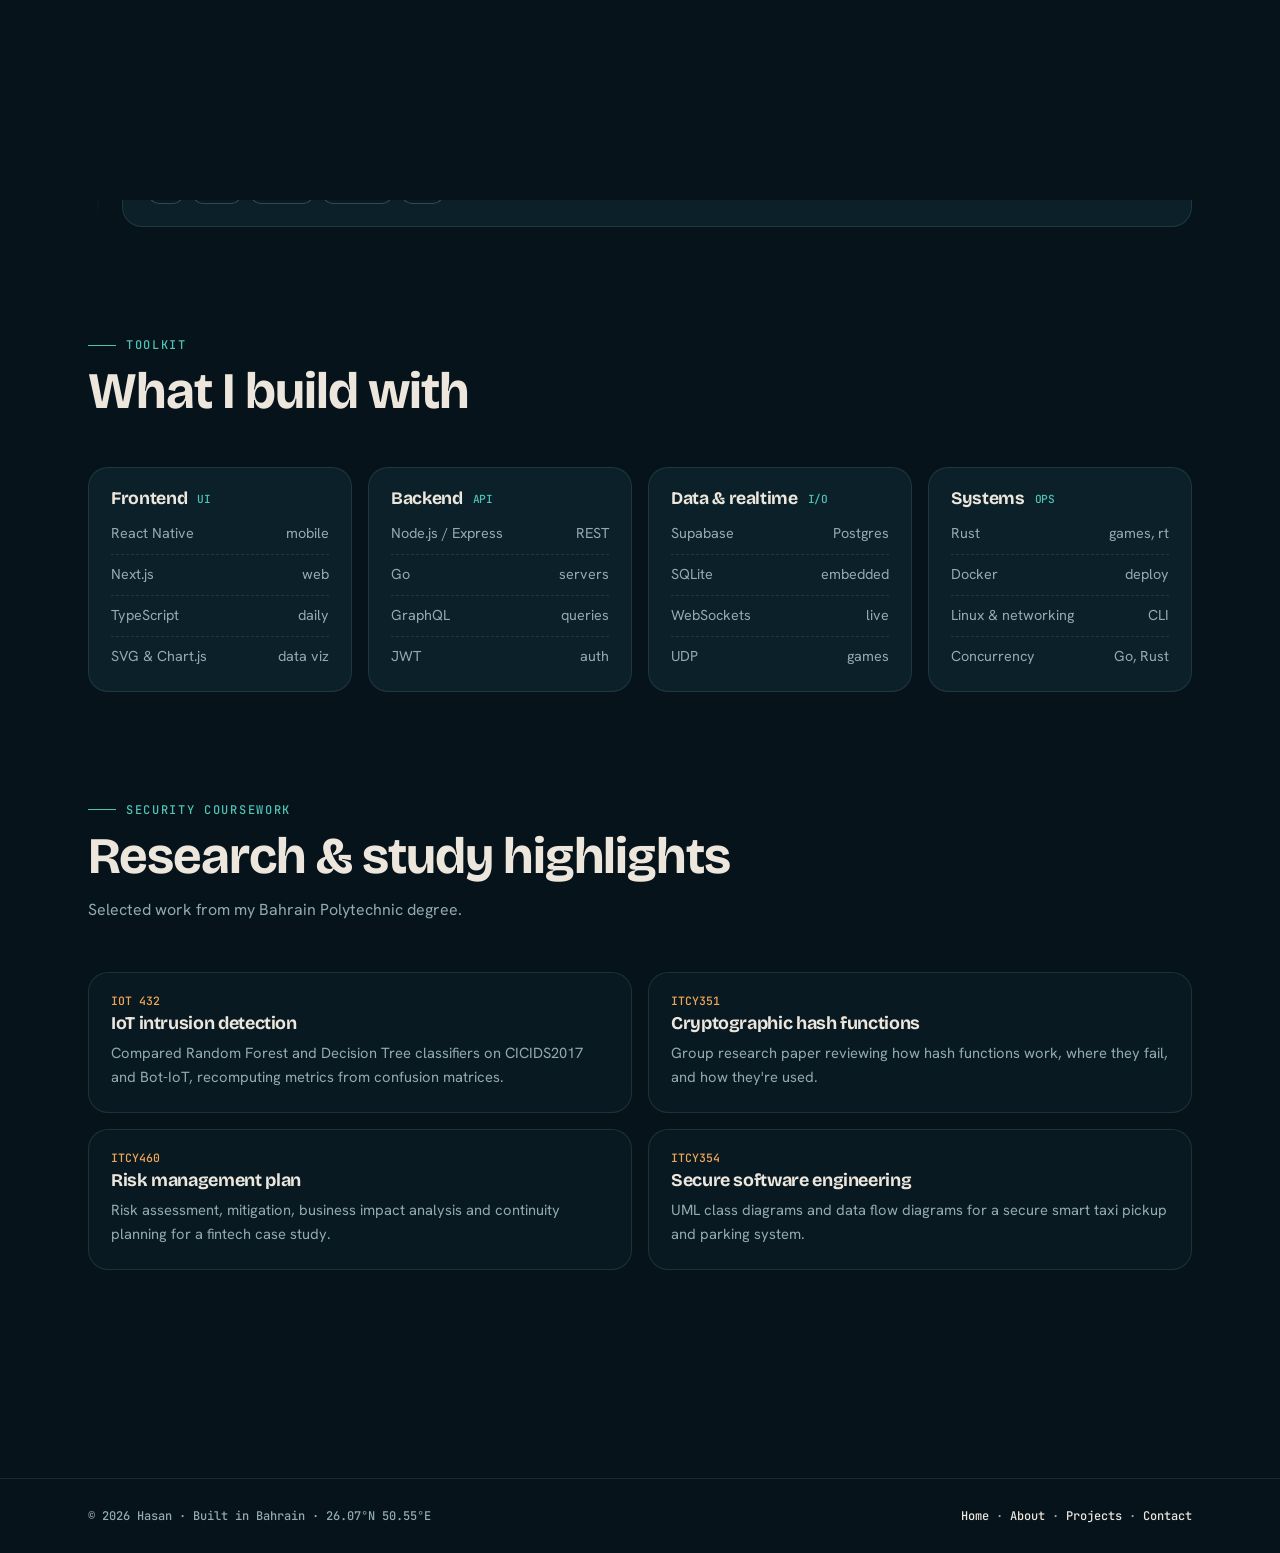
==== commit a8ce83e7: "Playable games in the browser, rename to Hasan Abdulla, add link previews" ====
--- a/about.html
+++ b/about.html
@@ -3,8 +3,18 @@
 <head>
 <meta charset="utf-8">
 <meta name="viewport" content="width=device-width, initial-scale=1, viewport-fit=cover">
-<title>About · Hasan</title>
-<meta name="description" content="Hasan — full-stack and systems developer based in Bahrain.">
+<title>About · Hasan Abdulla</title>
+<meta name="description" content="Hasan Abdulla, full-stack developer in Bahrain. 40 projects: stores, mobile apps, multiplayer games you can play in the browser, and systems tools.">
+<link rel="canonical" href="https://hasanabdulla.vercel.app/about.html">
+<meta property="og:type" content="website">
+<meta property="og:site_name" content="Hasan Abdulla">
+<meta property="og:title" content="About · Hasan Abdulla">
+<meta property="og:description" content="Hasan Abdulla, full-stack developer in Bahrain. 40 projects: stores, mobile apps, multiplayer games you can play in the browser, and systems tools.">
+<meta property="og:url" content="https://hasanabdulla.vercel.app/about.html">
+<meta property="og:image" content="https://hasanabdulla.vercel.app/images/og.jpg">
+<meta property="og:image:width" content="1200">
+<meta property="og:image:height" content="630">
+<meta name="twitter:card" content="summary_large_image">
 <link rel="preconnect" href="https://fonts.googleapis.com"><link rel="preconnect" href="https://fonts.gstatic.com" crossorigin><link rel="stylesheet" href="https://fonts.googleapis.com/css2?family=Bricolage+Grotesque:opsz,wght@12..96,500;12..96,700;12..96,800&family=Hanken+Grotesk:wght@400;500;600&family=JetBrains+Mono:wght@500&family=Noto+Kufi+Arabic:wght@500;700&display=swap">
 <link rel="stylesheet" href="style.css">
 </head>
--- a/style.css
+++ b/style.css
@@ -269,11 +269,6 @@
 .photo-meta { display: flex; justify-content: space-between; align-items: center; gap: 10px; padding: 14px 6px 4px; transform: translateZ(25px); }
 .photo-meta b { font-family: var(--f-display); font-size: 1.1rem; }
 .photo-meta small { display: block; color: var(--mist); font: 500 .72rem/1.3 var(--f-mono); }
-.upload-btn {
-  border: 1px solid var(--line-strong); background: rgba(236,230,220,.05); color: var(--pearl);
-  border-radius: 999px; padding: 8px 14px; font: 500 .78rem/1 var(--f-body); cursor: pointer; transition: border-color .25s, color .25s;
-}
-.upload-btn:hover { border-color: var(--sea); color: var(--sea); }
 .intro-copy { display: grid; gap: 22px; min-width: 0; }
 .intro-copy h2 { font-size: clamp(2rem, 4vw, 3rem); font-weight: 700; }
 .intro-copy p { color: var(--mist); max-width: 60ch; font-size: 1.05rem; }
@@ -339,6 +334,15 @@
 .card h3 { font-size: 1.35rem; font-weight: 700; }
 .card p { color: var(--mist); font-size: .92rem; line-height: 1.6; }
 .card .chips { margin-top: 4px; }
+/* project screenshot inside a cover; the gradient keeps the status and spec labels readable */
+.cover-img { position: absolute; inset: 0; width: 100%; height: 100%; object-fit: cover; object-position: top center; transition: transform .6s var(--ease); }
+.cover:has(.cover-img)::before { opacity: 1; mask-image: none; -webkit-mask-image: none; background: linear-gradient(180deg, rgba(6,19,26,.15) 40%, rgba(6,19,26,.85)); background-size: auto; }
+.card:hover .cover-img { transform: scale(1.04); }
+.cover-spec, .status { z-index: 1; }
+.card-links { display: flex; flex-wrap: wrap; gap: 14px; margin-top: 6px; font: 500 .78rem/1 var(--f-mono); }
+.card-links a { color: var(--sea); text-decoration: none; }
+.card-links a:hover { color: var(--pearl); }
+.card-links span { color: var(--mist); }
 
 /* ---------- inner page hero ---------- */
 .page-hero { padding-block: clamp(48px, 8vw, 96px) clamp(24px, 4vw, 48px); }
@@ -480,3 +484,36 @@
   html { scroll-behavior: auto; }
   .marquee-track { animation: none; }
 }
+
+/* playable games: a Play button on the cover opens the game in an overlay */
+.play-btn {
+  position: absolute; left: 50%; top: 50%; z-index: 2; transform: translate(-50%, -50%);
+  display: inline-flex; align-items: center; gap: 8px; padding: 12px 22px; border-radius: 999px;
+  font: 700 .95rem/1 var(--f-display); color: var(--ink); background: var(--sea); border: 0; cursor: pointer;
+  box-shadow: 0 10px 30px rgba(0,0,0,.45); transition: transform .3s var(--ease), background .3s;
+}
+.play-btn:hover, .play-btn:focus-visible { transform: translate(-50%, -50%) scale(1.08); background: var(--pearl); }
+.card-links .play-link {
+  padding: 0; border: 0; background: none; cursor: pointer;
+  font: inherit; color: var(--sun);
+}
+.card-links .play-link:hover { color: var(--pearl); }
+.player {
+  position: fixed; inset: 0; z-index: 100; display: flex; flex-direction: column;
+  background: rgba(6,19,26,.96); backdrop-filter: blur(6px);
+  padding: env(safe-area-inset-top, 0px) 0 env(safe-area-inset-bottom, 0px);
+}
+.player[hidden] { display: none; }
+.player-bar {
+  display: flex; align-items: center; gap: 16px; padding: 12px var(--gutter);
+  border-bottom: 1px solid var(--line); font: 500 .8rem/1 var(--f-mono);
+}
+.player-title { flex: 1; font: 700 1.05rem/1 var(--f-display); color: var(--pearl); }
+.player-open { color: var(--sea); text-decoration: none; }
+.player-close {
+  padding: 8px 14px; border-radius: 999px; border: 1px solid var(--line-strong);
+  background: none; color: var(--pearl); font: inherit; cursor: pointer;
+}
+.player-close:hover { background: var(--ink-3); }
+.player-frame { flex: 1; width: 100%; border: 0; background: #000; }
+html.playing { overflow: hidden; }
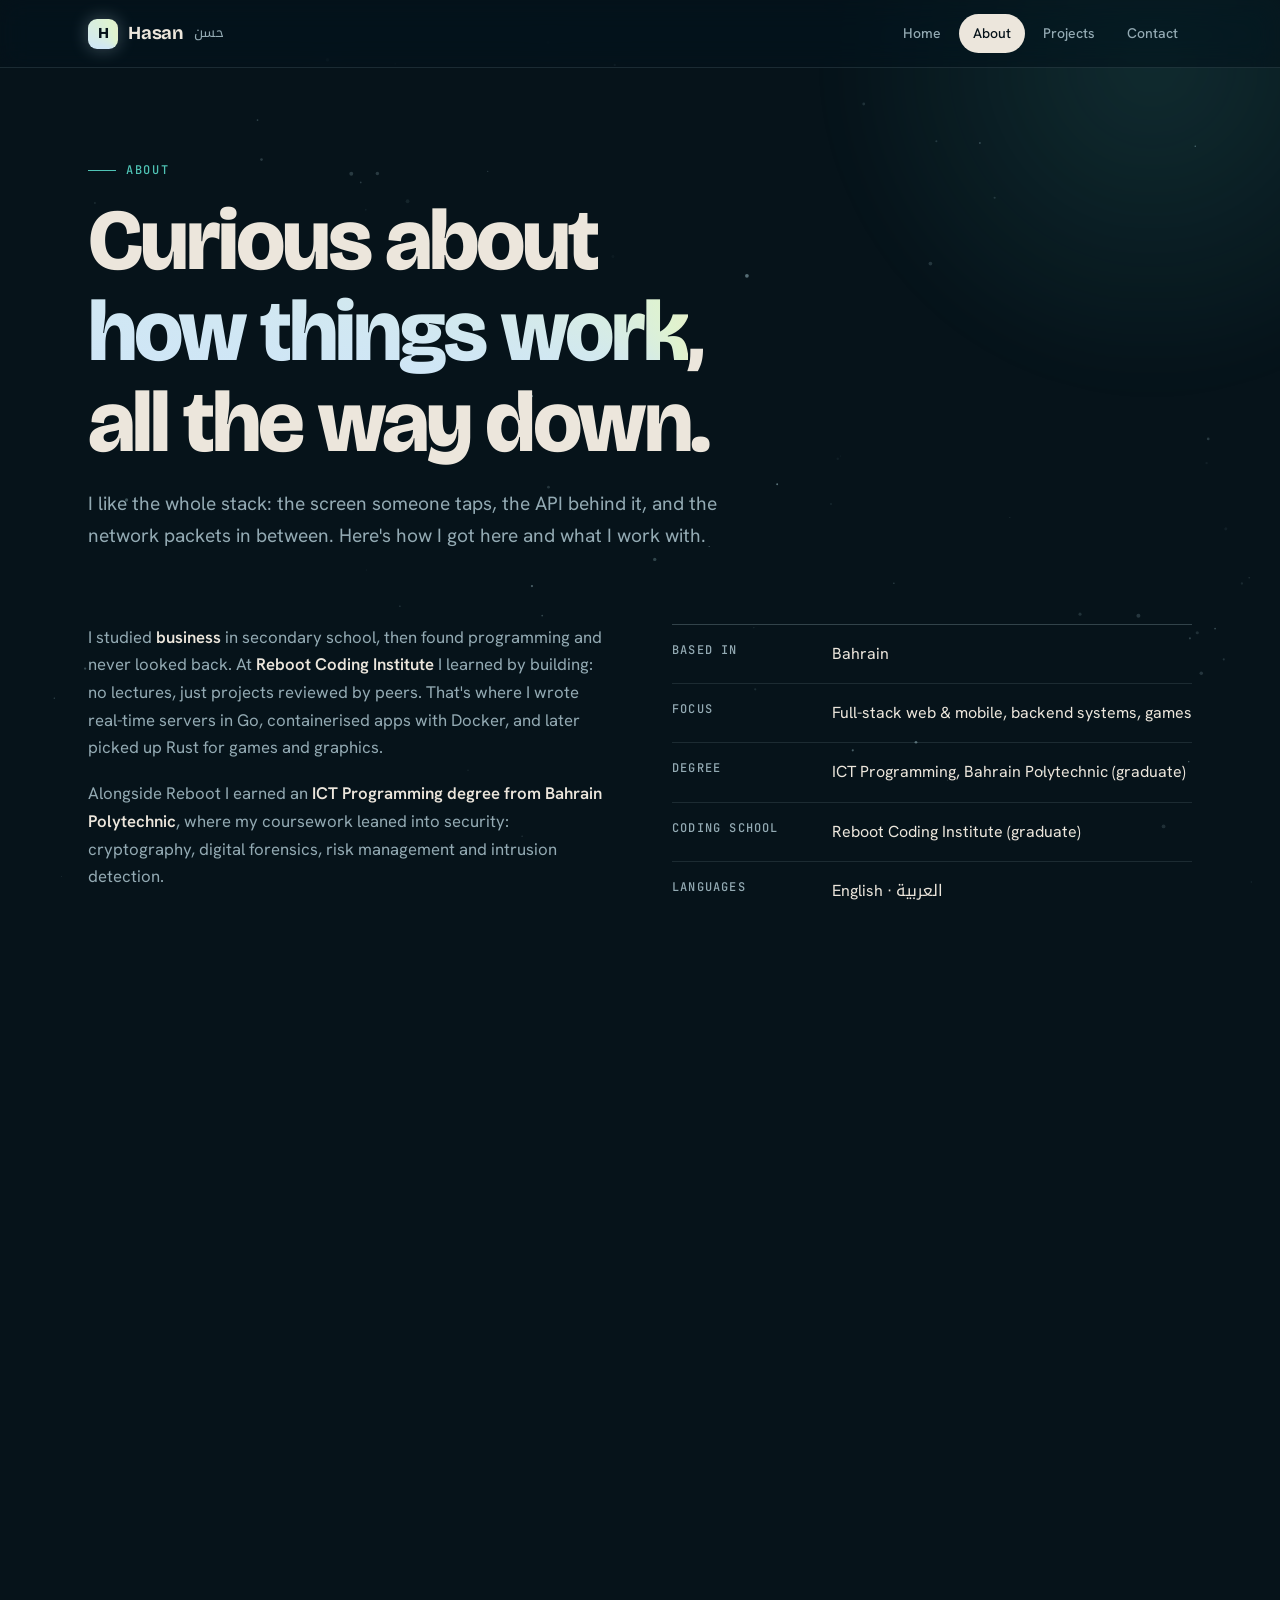
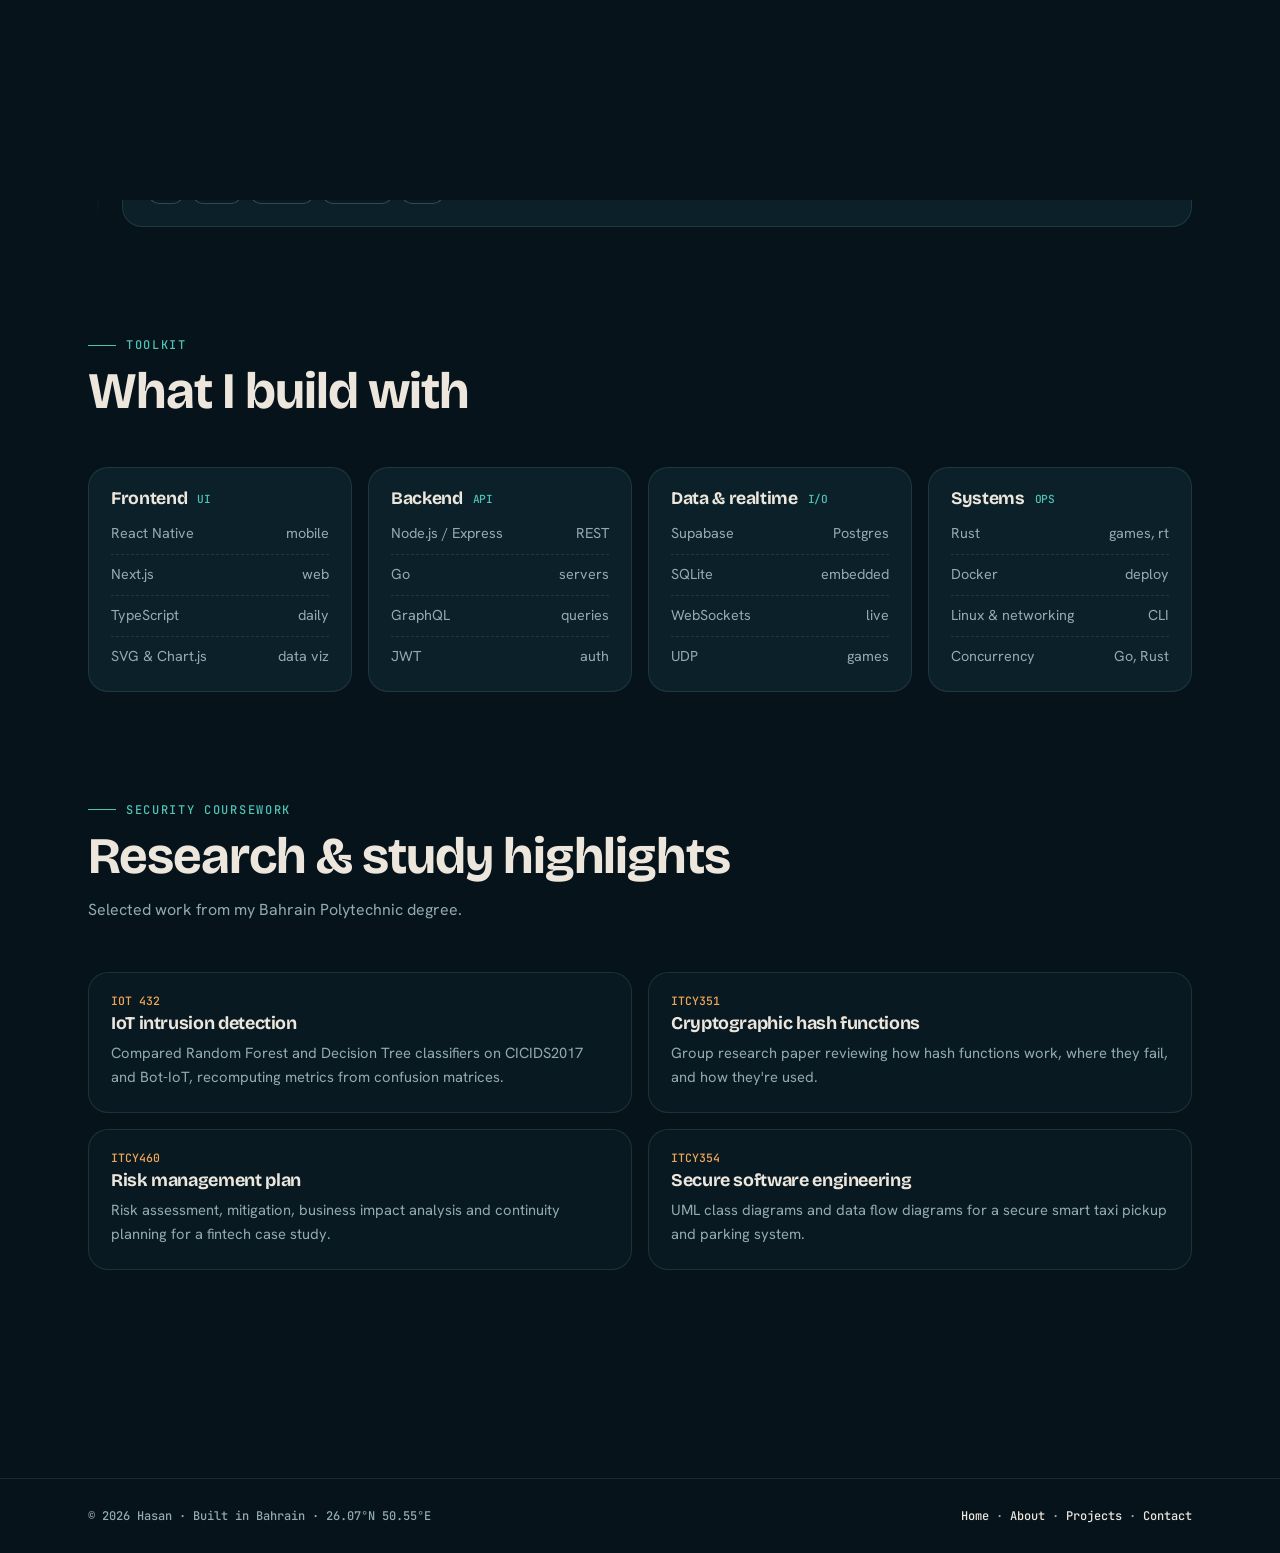
==== commit 988df8c5: "Update education: graduate of Bahrain Polytechnic and Reboot" ====
--- a/about.html
+++ b/about.html
@@ -51,15 +51,15 @@
   <div class="wrap about-grid">
     <div class="prose">
       <p>I studied <strong>business</strong> in secondary school, then found programming and never looked back. At <strong>Reboot Coding Institute</strong> I learned by building: no lectures, just projects reviewed by peers. That's where I wrote real-time servers in Go, containerised apps with Docker, and later picked up Rust for games and graphics.</p>
-      <p>Alongside Reboot I'm completing an <strong>ICT Programming degree at Bahrain Polytechnic</strong>, where my coursework leans into security: cryptography, digital forensics, risk management and intrusion detection.</p>
+      <p>Alongside Reboot I earned an <strong>ICT Programming degree from Bahrain Polytechnic</strong>, where my coursework leaned into security: cryptography, digital forensics, risk management and intrusion detection.</p>
       <p>I've worked on two products used by real customers: a <strong>laundry service marketplace</strong> at Exceeders, and the <strong>Esbitar</strong> clinic platform, where I built across mobile, web and backend as a full-stack intern.</p>
       <p>Outside work I'm into social and party games, the kind that fill a living room at a family gathering. That's what pulled me into building <strong>Baytna</strong> and <strong>Seen Jeem</strong>.</p>
     </div>
     <dl class="facts">
       <div class="fact"><dt>Based in</dt><dd>Bahrain</dd></div>
       <div class="fact"><dt>Focus</dt><dd>Full-stack web &amp; mobile, backend systems, games</dd></div>
-      <div class="fact"><dt>Studying</dt><dd>ICT Programming, Bahrain Polytechnic</dd></div>
-      <div class="fact"><dt>Trained at</dt><dd>Reboot Coding Institute</dd></div>
+      <div class="fact"><dt>Degree</dt><dd>ICT Programming, Bahrain Polytechnic (graduate)</dd></div>
+      <div class="fact"><dt>Coding school</dt><dd>Reboot Coding Institute (graduate)</dd></div>
       <div class="fact"><dt>Languages</dt><dd>English · <span class="ar" lang="ar">العربية</span></dd></div>
       <div class="fact"><dt>Looking for</dt><dd>Full-stack or backend roles in the Gulf</dd></div>
     </dl>
@@ -84,7 +84,7 @@
         <div class="chips"><span class="chip">Full stack</span><span class="chip">Marketplace</span></div>
       </article>
       <article class="tl-item" data-tilt="3">
-        <div class="tl-top"><h3>Reboot Coding Institute</h3><span class="tl-role">Developer program</span></div>
+        <div class="tl-top"><h3>Reboot Coding Institute</h3><span class="tl-role">Developer program · Graduate</span></div>
         <p>Project-based training with peer audits: real-time forum, social network, GraphQL profile, wget clone, Rust games and a ray tracer.</p>
         <div class="chips"><span class="chip">Go</span><span class="chip">Rust</span><span class="chip">Docker</span><span class="chip">GraphQL</span><span class="chip">JWT</span></div>
       </article>
